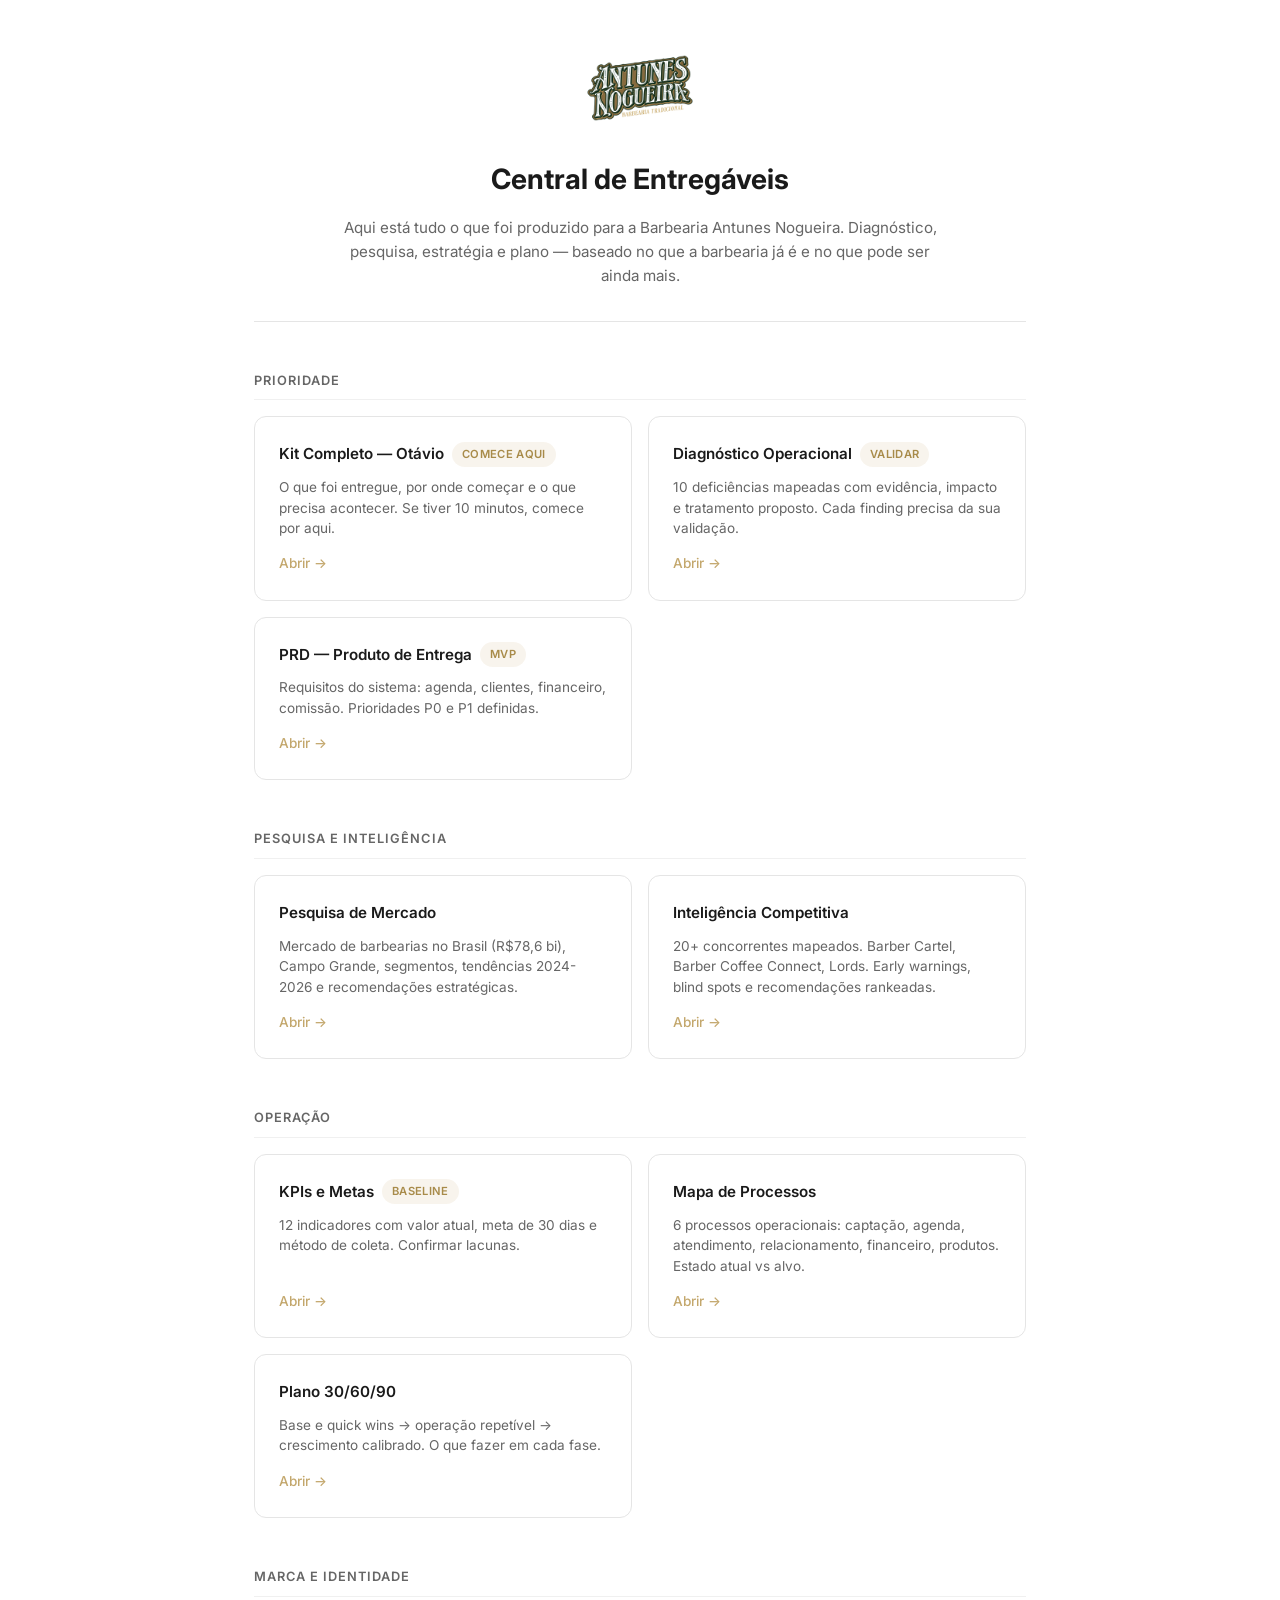
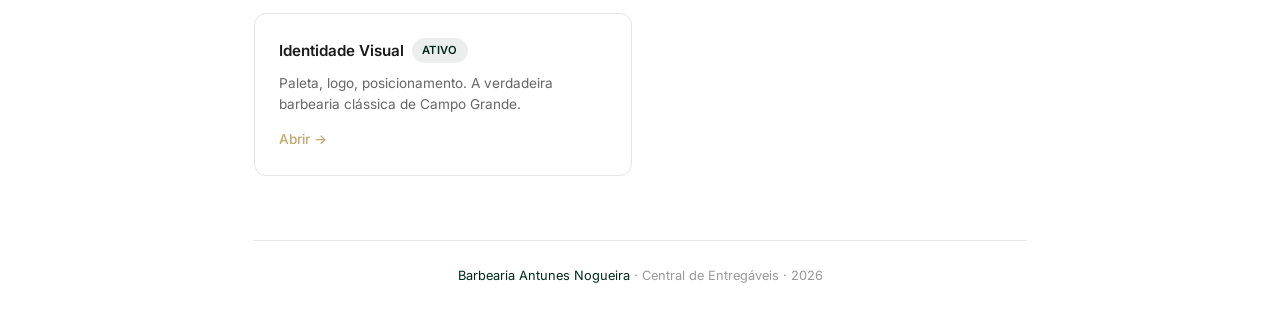
==== index.html @ 8a1e61f6 "Hub de entregáveis - Barbearia Antunes Nogueira" ====
<!DOCTYPE html>
<html lang="pt-BR">
<head>
  <meta charset="UTF-8">
  <meta name="viewport" content="width=device-width, initial-scale=1.0">
  <title>Central de Entregáveis — Barbearia Antunes Nogueira</title>
  <link rel="stylesheet" href="style.css">
</head>
<body>
  <div class="container">
    <header class="hub-header">
      <img class="logo" src="[data-uri]" alt="Antunes Nogueira">
      <h1>Central de Entregáveis</h1>
      <p>Aqui está tudo o que foi produzido para a Barbearia Antunes Nogueira. Diagnóstico, pesquisa, estratégia e plano — baseado no que a barbearia já é e no que pode ser ainda mais.</p>
    </header>
    <section class="category">
      <h2 class="category-title">Prioridade</h2>
      <div class="cards-grid">
        <a href="kit-otavio.html" class="card">
          <div class="card-top">
            <h3>Kit Completo — Otávio</h3>
            <span class="pill">Comece aqui</span>
          </div>
          <p>O que foi entregue, por onde começar e o que precisa acontecer. Se tiver 10 minutos, comece por aqui.</p>
          <span class="card-action">Abrir →</span>
        </a>
        <a href="diagnostico.html" class="card">
          <div class="card-top">
            <h3>Diagnóstico Operacional</h3>
            <span class="pill">Validar</span>
          </div>
          <p>10 deficiências mapeadas com evidência, impacto e tratamento proposto. Cada finding precisa da sua validação.</p>
          <span class="card-action">Abrir →</span>
        </a>
        <a href="prd.html" class="card">
          <div class="card-top">
            <h3>PRD — Produto de Entrega</h3>
            <span class="pill">MVP</span>
          </div>
          <p>Requisitos do sistema: agenda, clientes, financeiro, comissão. Prioridades P0 e P1 definidas.</p>
          <span class="card-action">Abrir →</span>
        </a>
      </div>
    </section>
    <section class="category">
      <h2 class="category-title">Pesquisa e Inteligência</h2>
      <div class="cards-grid">
        <a href="pesquisa-mercado.html" class="card">
          <div class="card-top"><h3>Pesquisa de Mercado</h3></div>
          <p>Mercado de barbearias no Brasil (R$78,6 bi), Campo Grande, segmentos, tendências 2024-2026 e recomendações estratégicas.</p>
          <span class="card-action">Abrir →</span>
        </a>
        <a href="inteligencia-competitiva.html" class="card">
          <div class="card-top"><h3>Inteligência Competitiva</h3></div>
          <p>20+ concorrentes mapeados. Barber Cartel, Barber Coffee Connect, Lords. Early warnings, blind spots e recomendações rankeadas.</p>
          <span class="card-action">Abrir →</span>
        </a>
      </div>
    </section>
    <section class="category">
      <h2 class="category-title">Operação</h2>
      <div class="cards-grid">
        <a href="kpis.html" class="card">
          <div class="card-top">
            <h3>KPIs e Metas</h3>
            <span class="pill">Baseline</span>
          </div>
          <p>12 indicadores com valor atual, meta de 30 dias e método de coleta. Confirmar lacunas.</p>
          <span class="card-action">Abrir →</span>
        </a>
        <a href="processos.html" class="card">
          <div class="card-top"><h3>Mapa de Processos</h3></div>
          <p>6 processos operacionais: captação, agenda, atendimento, relacionamento, financeiro, produtos. Estado atual vs alvo.</p>
          <span class="card-action">Abrir →</span>
        </a>
        <a href="plano-90.html" class="card">
          <div class="card-top"><h3>Plano 30/60/90</h3></div>
          <p>Base e quick wins → operação repetível → crescimento calibrado. O que fazer em cada fase.</p>
          <span class="card-action">Abrir →</span>
        </a>
      </div>
    </section>
    <section class="category">
      <h2 class="category-title">Marca e Identidade</h2>
      <div class="cards-grid">
        <a href="marca.html" class="card">
          <div class="card-top">
            <h3>Identidade Visual</h3>
            <span class="pill pill--green">Ativo</span>
          </div>
          <p>Paleta, logo, posicionamento. A verdadeira barbearia clássica de Campo Grande.</p>
          <span class="card-action">Abrir →</span>
        </a>
      </div>
    </section>
    <footer class="hub-footer">
      <span>Barbearia Antunes Nogueira</span> · Central de Entregáveis · 2026
    </footer>
  </div>
</body>
</html>
---- style.css ----
/* Antunes Nogueira — Hub de Entregáveis */
/* Paleta: branco, dourado #c3a76c, verde escuro #00291b, texto #1a1a1a */

@import url('https://fonts.googleapis.com/css2?family=Inter:wght@400;500;600;700&display=swap');

*, *::before, *::after { box-sizing: border-box; margin: 0; padding: 0; }

html { font-size: 16px; scroll-behavior: smooth; }

body {
  font-family: 'Inter', -apple-system, BlinkMacSystemFont, sans-serif;
  background: #ffffff;
  color: #1a1a1a;
  line-height: 1.7;
  -webkit-font-smoothing: antialiased;
}

/* Layout */
.container { max-width: 820px; margin: 0 auto; padding: 0 24px; }
.page-content { max-width: 780px; margin: 0 auto; padding: 0 24px 80px; }

/* Header - Index */
.hub-header {
  padding: 48px 0 32px;
  text-align: center;
  border-bottom: 1px solid #e5e5e5;
  margin-bottom: 48px;
}
.hub-header img.logo {
  height: 80px;
  margin-bottom: 20px;
}
.hub-header h1 {
  font-size: 1.75rem;
  font-weight: 700;
  color: #1a1a1a;
  margin-bottom: 12px;
}
.hub-header p {
  font-size: 0.95rem;
  color: #666666;
  max-width: 600px;
  margin: 0 auto;
  line-height: 1.6;
}

/* Header - Page */
.page-header {
  padding: 32px 0 24px;
  border-bottom: 1px solid #e5e5e5;
  margin-bottom: 40px;
}
.page-header .back-link {
  display: inline-flex;
  align-items: center;
  gap: 6px;
  font-size: 0.85rem;
  color: #c3a76c;
  text-decoration: none;
  margin-bottom: 16px;
  font-weight: 500;
}
.page-header .back-link:hover { color: #a88b4a; }
.page-header h1 {
  font-size: 1.6rem;
  font-weight: 700;
  color: #1a1a1a;
}
.page-header .subtitle {
  font-size: 0.9rem;
  color: #666666;
  margin-top: 8px;
}

/* Category sections */
.category {
  margin-bottom: 48px;
}
.category-title {
  font-size: 0.8rem;
  font-weight: 600;
  text-transform: uppercase;
  letter-spacing: 0.08em;
  color: #666666;
  margin-bottom: 16px;
  padding-bottom: 8px;
  border-bottom: 1px solid #f0f0f0;
}

/* Cards */
.cards-grid {
  display: grid;
  grid-template-columns: 1fr;
  gap: 16px;
}
@media (min-width: 640px) {
  .cards-grid { grid-template-columns: 1fr 1fr; }
}

.card {
  border: 1px solid #e5e5e5;
  border-radius: 12px;
  padding: 24px;
  text-decoration: none;
  color: inherit;
  display: flex;
  flex-direction: column;
  transition: box-shadow 0.2s ease, border-color 0.2s ease;
}
.card:hover {
  box-shadow: 0 4px 16px rgba(0,0,0,0.06);
  border-color: #d5d5d5;
}
.card-top {
  display: flex;
  align-items: center;
  gap: 8px;
  margin-bottom: 10px;
}
.card h3 {
  font-size: 0.95rem;
  font-weight: 600;
  color: #1a1a1a;
}
.card p {
  font-size: 0.85rem;
  color: #666666;
  line-height: 1.5;
  flex: 1;
}
.card-action {
  margin-top: 14px;
  font-size: 0.85rem;
  font-weight: 500;
  color: #c3a76c;
}

/* Pills/Badges */
.pill {
  display: inline-block;
  font-size: 0.7rem;
  font-weight: 600;
  padding: 3px 10px;
  border-radius: 999px;
  background: rgba(195, 167, 108, 0.12);
  color: #a88b4a;
  text-transform: uppercase;
  letter-spacing: 0.03em;
}
.pill--green {
  background: rgba(0, 41, 27, 0.08);
  color: #00291b;
}

/* Content Typography */
.page-content h2 {
  font-size: 1.3rem;
  font-weight: 700;
  color: #1a1a1a;
  margin-top: 48px;
  margin-bottom: 16px;
  padding-bottom: 8px;
  border-bottom: 1px solid #f0f0f0;
}
.page-content h3 {
  font-size: 1.05rem;
  font-weight: 600;
  color: #1a1a1a;
  margin-top: 32px;
  margin-bottom: 12px;
}
.page-content h4 {
  font-size: 0.95rem;
  font-weight: 600;
  color: #333;
  margin-top: 24px;
  margin-bottom: 8px;
}
.page-content p {
  margin-bottom: 14px;
  color: #333;
}
.page-content ul, .page-content ol {
  margin-bottom: 16px;
  padding-left: 24px;
}
.page-content li {
  margin-bottom: 6px;
  color: #333;
}
.page-content strong { color: #1a1a1a; }
.page-content blockquote {
  border-left: 3px solid #c3a76c;
  padding: 12px 20px;
  margin: 20px 0;
  background: rgba(195, 167, 108, 0.05);
  border-radius: 0 8px 8px 0;
  font-style: italic;
  color: #444;
}

/* Tables */
.table-wrapper {
  overflow-x: auto;
  margin: 20px 0;
  border-radius: 8px;
  border: 1px solid #e5e5e5;
}
table {
  width: 100%;
  border-collapse: collapse;
  font-size: 0.85rem;
  min-width: 500px;
}
thead {
  background: #f9f9f9;
}
th {
  font-weight: 600;
  text-align: left;
  padding: 12px 16px;
  border-bottom: 1px solid #e5e5e5;
  color: #1a1a1a;
  white-space: nowrap;
}
td {
  padding: 10px 16px;
  border-bottom: 1px solid #f0f0f0;
  color: #333;
  vertical-align: top;
}
tr:last-child td { border-bottom: none; }
tr:hover { background: #fafafa; }

/* Highlight boxes */
.highlight-box {
  background: rgba(195, 167, 108, 0.06);
  border: 1px solid rgba(195, 167, 108, 0.2);
  border-radius: 10px;
  padding: 20px 24px;
  margin: 24px 0;
}
.highlight-box h4 {
  margin-top: 0;
  color: #00291b;
}

.urgent-box {
  background: rgba(220, 53, 69, 0.04);
  border: 1px solid rgba(220, 53, 69, 0.15);
  border-radius: 10px;
  padding: 20px 24px;
  margin: 24px 0;
}
.urgent-box h4 {
  margin-top: 0;
  color: #dc3545;
}

/* Steps list */
.steps-list {
  counter-reset: step;
  list-style: none;
  padding-left: 0;
}
.steps-list li {
  counter-increment: step;
  padding: 14px 0 14px 48px;
  position: relative;
  border-bottom: 1px solid #f0f0f0;
}
.steps-list li:last-child { border-bottom: none; }
.steps-list li::before {
  content: counter(step);
  position: absolute;
  left: 0;
  top: 14px;
  width: 32px;
  height: 32px;
  border-radius: 50%;
  background: rgba(195, 167, 108, 0.12);
  color: #a88b4a;
  font-weight: 700;
  font-size: 0.85rem;
  display: flex;
  align-items: center;
  justify-content: center;
}

/* Footer */
.hub-footer {
  margin-top: 64px;
  padding: 24px 0;
  border-top: 1px solid #e5e5e5;
  text-align: center;
  font-size: 0.8rem;
  color: #999;
}
.hub-footer span { color: #00291b; }

/* Code/pre blocks */
.page-content pre {
  background: #f7f7f7;
  border: 1px solid #e5e5e5;
  border-radius: 8px;
  padding: 16px;
  overflow-x: auto;
  font-size: 0.8rem;
  line-height: 1.5;
  margin: 16px 0;
  font-family: 'JetBrains Mono', 'Fira Code', monospace;
}

/* Responsive */
@media (max-width: 639px) {
  .hub-header { padding: 32px 0 24px; }
  .hub-header h1 { font-size: 1.4rem; }
  .page-header h1 { font-size: 1.3rem; }
  .page-content h2 { font-size: 1.15rem; }
  .card { padding: 18px; }
}
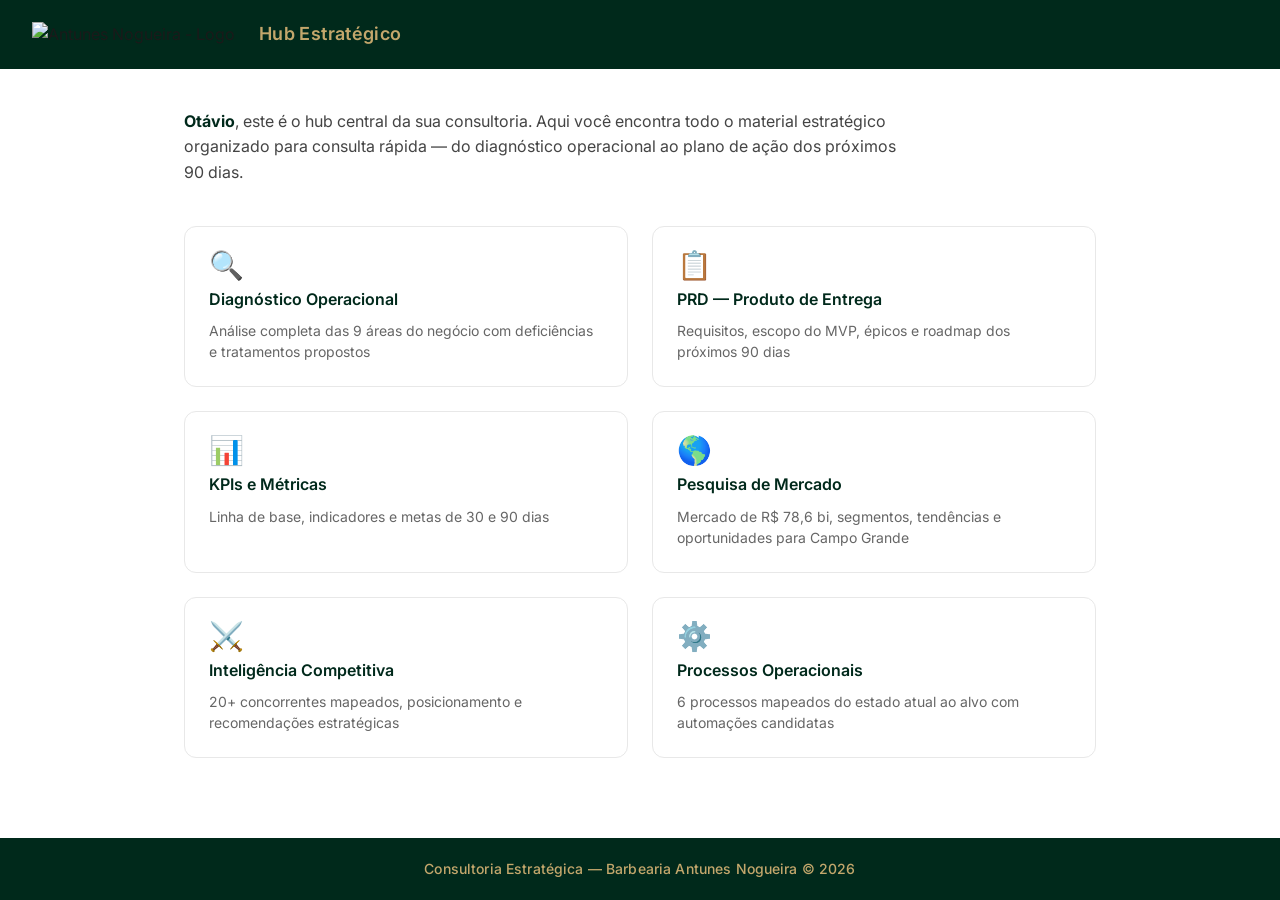
==== commit a043a990: "feat: hub multi-página criado pelo Claude Code via AIOX" ====
--- a/index.html
+++ b/index.html
@@ -3,99 +3,183 @@
 <head>
   <meta charset="UTF-8">
   <meta name="viewport" content="width=device-width, initial-scale=1.0">
-  <title>Central de Entregáveis — Barbearia Antunes Nogueira</title>
-  <link rel="stylesheet" href="style.css">
+  <title>Hub Estratégico — Barbearia Antunes Nogueira</title>
+  <link rel="preconnect" href="https://fonts.googleapis.com">
+  <link rel="preconnect" href="https://fonts.gstatic.com" crossorigin>
+  <link href="https://fonts.googleapis.com/css2?family=Inter:wght@400;500;600;700&display=swap" rel="stylesheet">
+  <style>
+    *, *::before, *::after {
+      margin: 0;
+      padding: 0;
+      box-sizing: border-box;
+    }
+
+    body {
+      font-family: 'Inter', sans-serif;
+      background: #ffffff;
+      color: #1a1a1a;
+      line-height: 1.6;
+      min-height: 100vh;
+      display: flex;
+      flex-direction: column;
+    }
+
+    header {
+      background: #00291b;
+      padding: 1.25rem 2rem;
+      display: flex;
+      align-items: center;
+      gap: 1.5rem;
+      flex-wrap: wrap;
+    }
+
+    header img {
+      max-height: 60px;
+      width: auto;
+    }
+
+    header .subtitle {
+      color: #c3a76c;
+      font-size: 1.125rem;
+      font-weight: 600;
+      letter-spacing: 0.02em;
+    }
+
+    main {
+      flex: 1;
+      max-width: 960px;
+      width: 100%;
+      margin: 0 auto;
+      padding: 2.5rem 1.5rem;
+    }
+
+    .intro {
+      margin-bottom: 2.5rem;
+      font-size: 1rem;
+      color: #444;
+      max-width: 720px;
+    }
+
+    .intro strong {
+      color: #00291b;
+    }
+
+    .cards-grid {
+      display: grid;
+      grid-template-columns: 1fr;
+      gap: 1.25rem;
+    }
+
+    @media (min-width: 640px) {
+      .cards-grid {
+        grid-template-columns: repeat(2, 1fr);
+        gap: 1.5rem;
+      }
+    }
+
+    .card {
+      background: #ffffff;
+      border: 1px solid #e8e8e8;
+      border-radius: 12px;
+      padding: 1.5rem;
+      text-decoration: none;
+      color: inherit;
+      transition: transform 0.2s ease, box-shadow 0.2s ease;
+      display: flex;
+      flex-direction: column;
+      gap: 0.5rem;
+    }
+
+    .card:hover {
+      transform: translateY(-4px);
+      box-shadow: 0 8px 24px rgba(0, 41, 27, 0.1);
+    }
+
+    .card:focus {
+      outline: 2px solid #c3a76c;
+      outline-offset: 2px;
+    }
+
+    .card-icon {
+      font-size: 1.75rem;
+      line-height: 1;
+    }
+
+    .card-title {
+      font-size: 1rem;
+      font-weight: 600;
+      color: #00291b;
+    }
+
+    .card-desc {
+      font-size: 0.875rem;
+      color: #666;
+      line-height: 1.5;
+    }
+
+    footer {
+      background: #00291b;
+      color: #c3a76c;
+      text-align: center;
+      padding: 1.25rem 1rem;
+      font-size: 0.875rem;
+      font-weight: 500;
+      letter-spacing: 0.01em;
+    }
+  </style>
 </head>
 <body>
-  <div class="container">
-    <header class="hub-header">
-      <img class="logo" src="[data-uri]" alt="Antunes Nogueira">
-      <h1>Central de Entregáveis</h1>
-      <p>Aqui está tudo o que foi produzido para a Barbearia Antunes Nogueira. Diagnóstico, pesquisa, estratégia e plano — baseado no que a barbearia já é e no que pode ser ainda mais.</p>
-    </header>
-    <section class="category">
-      <h2 class="category-title">Prioridade</h2>
-      <div class="cards-grid">
-        <a href="kit-otavio.html" class="card">
-          <div class="card-top">
-            <h3>Kit Completo — Otávio</h3>
-            <span class="pill">Comece aqui</span>
-          </div>
-          <p>O que foi entregue, por onde começar e o que precisa acontecer. Se tiver 10 minutos, comece por aqui.</p>
-          <span class="card-action">Abrir →</span>
-        </a>
-        <a href="diagnostico.html" class="card">
-          <div class="card-top">
-            <h3>Diagnóstico Operacional</h3>
-            <span class="pill">Validar</span>
-          </div>
-          <p>10 deficiências mapeadas com evidência, impacto e tratamento proposto. Cada finding precisa da sua validação.</p>
-          <span class="card-action">Abrir →</span>
-        </a>
-        <a href="prd.html" class="card">
-          <div class="card-top">
-            <h3>PRD — Produto de Entrega</h3>
-            <span class="pill">MVP</span>
-          </div>
-          <p>Requisitos do sistema: agenda, clientes, financeiro, comissão. Prioridades P0 e P1 definidas.</p>
-          <span class="card-action">Abrir →</span>
-        </a>
-      </div>
-    </section>
-    <section class="category">
-      <h2 class="category-title">Pesquisa e Inteligência</h2>
-      <div class="cards-grid">
-        <a href="pesquisa-mercado.html" class="card">
-          <div class="card-top"><h3>Pesquisa de Mercado</h3></div>
-          <p>Mercado de barbearias no Brasil (R$78,6 bi), Campo Grande, segmentos, tendências 2024-2026 e recomendações estratégicas.</p>
-          <span class="card-action">Abrir →</span>
-        </a>
-        <a href="inteligencia-competitiva.html" class="card">
-          <div class="card-top"><h3>Inteligência Competitiva</h3></div>
-          <p>20+ concorrentes mapeados. Barber Cartel, Barber Coffee Connect, Lords. Early warnings, blind spots e recomendações rankeadas.</p>
-          <span class="card-action">Abrir →</span>
-        </a>
-      </div>
-    </section>
-    <section class="category">
-      <h2 class="category-title">Operação</h2>
-      <div class="cards-grid">
-        <a href="kpis.html" class="card">
-          <div class="card-top">
-            <h3>KPIs e Metas</h3>
-            <span class="pill">Baseline</span>
-          </div>
-          <p>12 indicadores com valor atual, meta de 30 dias e método de coleta. Confirmar lacunas.</p>
-          <span class="card-action">Abrir →</span>
-        </a>
-        <a href="processos.html" class="card">
-          <div class="card-top"><h3>Mapa de Processos</h3></div>
-          <p>6 processos operacionais: captação, agenda, atendimento, relacionamento, financeiro, produtos. Estado atual vs alvo.</p>
-          <span class="card-action">Abrir →</span>
-        </a>
-        <a href="plano-90.html" class="card">
-          <div class="card-top"><h3>Plano 30/60/90</h3></div>
-          <p>Base e quick wins → operação repetível → crescimento calibrado. O que fazer em cada fase.</p>
-          <span class="card-action">Abrir →</span>
-        </a>
-      </div>
-    </section>
-    <section class="category">
-      <h2 class="category-title">Marca e Identidade</h2>
-      <div class="cards-grid">
-        <a href="marca.html" class="card">
-          <div class="card-top">
-            <h3>Identidade Visual</h3>
-            <span class="pill pill--green">Ativo</span>
-          </div>
-          <p>Paleta, logo, posicionamento. A verdadeira barbearia clássica de Campo Grande.</p>
-          <span class="card-action">Abrir →</span>
-        </a>
-      </div>
-    </section>
-    <footer class="hub-footer">
-      <span>Barbearia Antunes Nogueira</span> · Central de Entregáveis · 2026
-    </footer>
-  </div>
+  <header>
+    <img src="../brand/ANTUNES NOGUEIRA/LOGO/PNG/ANTUNES-NOGUEIRA_COMPLETA-1.png" alt="Antunes Nogueira - Logo">
+    <span class="subtitle">Hub Estratégico</span>
+  </header>
+
+  <main>
+    <p class="intro">
+      <strong>Otávio</strong>, este é o hub central da sua consultoria. Aqui você encontra todo o material estratégico organizado para consulta rápida — do diagnóstico operacional ao plano de ação dos próximos 90 dias.
+    </p>
+
+    <div class="cards-grid">
+      <a href="diagnostico.html" class="card">
+        <span class="card-icon" aria-hidden="true">&#x1F50D;</span>
+        <span class="card-title">Diagnóstico Operacional</span>
+        <span class="card-desc">Análise completa das 9 áreas do negócio com deficiências e tratamentos propostos</span>
+      </a>
+
+      <a href="prd.html" class="card">
+        <span class="card-icon" aria-hidden="true">&#x1F4CB;</span>
+        <span class="card-title">PRD — Produto de Entrega</span>
+        <span class="card-desc">Requisitos, escopo do MVP, épicos e roadmap dos próximos 90 dias</span>
+      </a>
+
+      <a href="kpis.html" class="card">
+        <span class="card-icon" aria-hidden="true">&#x1F4CA;</span>
+        <span class="card-title">KPIs e Métricas</span>
+        <span class="card-desc">Linha de base, indicadores e metas de 30 e 90 dias</span>
+      </a>
+
+      <a href="pesquisa-mercado.html" class="card">
+        <span class="card-icon" aria-hidden="true">&#x1F30E;</span>
+        <span class="card-title">Pesquisa de Mercado</span>
+        <span class="card-desc">Mercado de R$ 78,6 bi, segmentos, tendências e oportunidades para Campo Grande</span>
+      </a>
+
+      <a href="inteligencia-competitiva.html" class="card">
+        <span class="card-icon" aria-hidden="true">&#x2694;&#xFE0F;</span>
+        <span class="card-title">Inteligência Competitiva</span>
+        <span class="card-desc">20+ concorrentes mapeados, posicionamento e recomendações estratégicas</span>
+      </a>
+
+      <a href="processos.html" class="card">
+        <span class="card-icon" aria-hidden="true">&#x2699;&#xFE0F;</span>
+        <span class="card-title">Processos Operacionais</span>
+        <span class="card-desc">6 processos mapeados do estado atual ao alvo com automações candidatas</span>
+      </a>
+    </div>
+  </main>
+
+  <footer>
+    Consultoria Estratégica — Barbearia Antunes Nogueira &copy; 2026
+  </footer>
 </body>
 </html>
